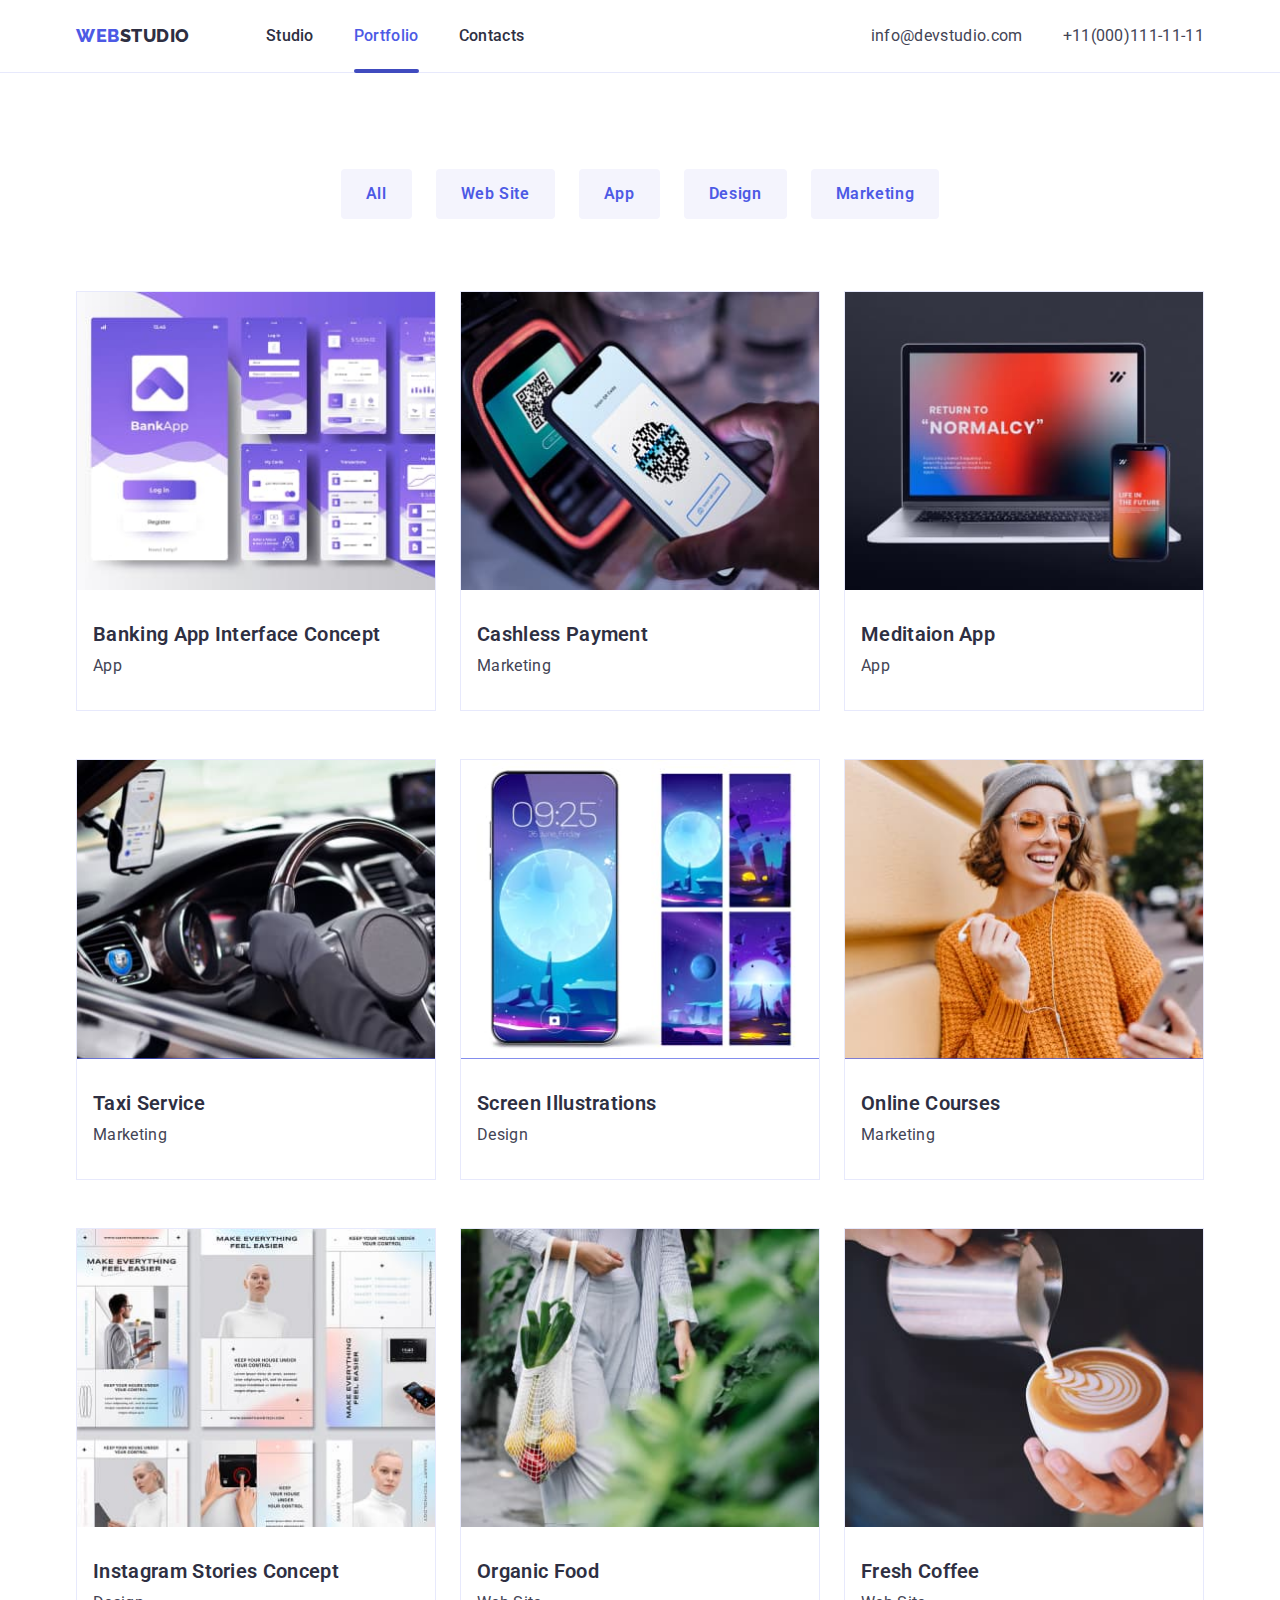
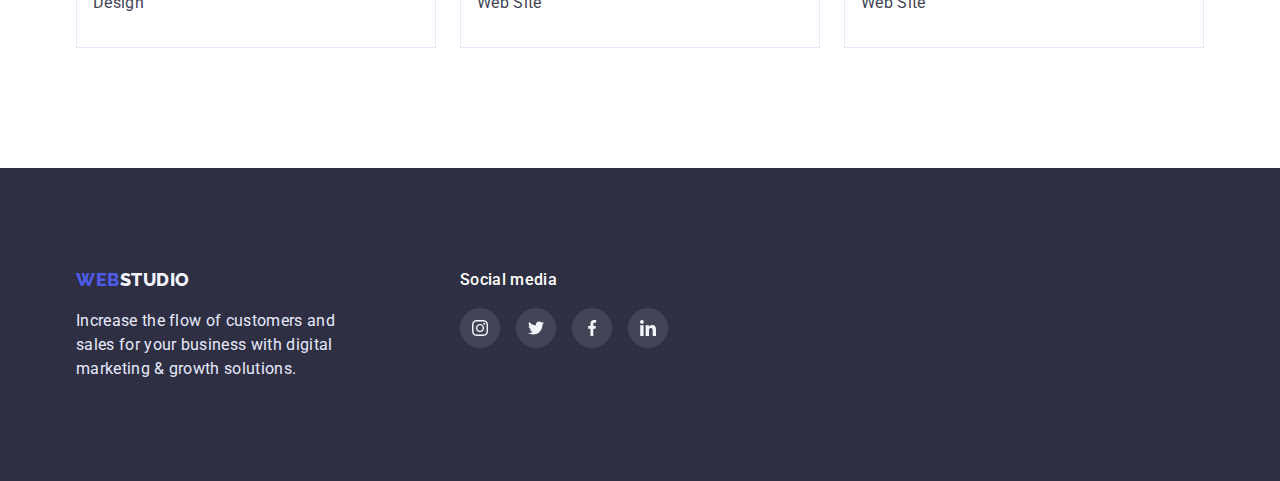
==== portfolio.html @ 93ac5f7c "Initial commit" ====
<!DOCTYPE html>
<html lang="en">

<head>
   <meta charset="UTF-8">
   <meta http-equiv="X-UA-Compatible" content="IE=edge">
   <meta name="viewport" content="width=device-width, initial-scale=1.0">
   <title>Web studio</title>
   <link
      href="https://fonts.googleapis.com/css2?family=Raleway:wght@700;800&family=Roboto:wght@400;500;700;900&display=swap"
      rel="stylesheet">
   <link rel="stylesheet" href="https://cdnjs.cloudflare.com/ajax/libs/modern-normalize/1.1.0/modern-normalize.min.css">
   <link rel="stylesheet" href="./styles.css">
</head>

<body>
   <!-- Шапка сайта  -->
   <header class="header">
      <div class="container header-content">
         <nav class="nav">

            <a href="./index.html" class="logo-link"><span class="logo-color">Web</span>studio</a>

            <ul class="nav-list">
               <li class="nav-item"><a class="nav-link" href="./index.html">Studio</a></li>
               <li class="nav-item"><a class="nav-link link-current" href="./portfolio.html">Portfolio</a></li>
               <li class="nav-item"><a class="nav-link" href="./index.html">Contacts</a></li>
            </ul>
         </nav>
         <address>
            <ul class="contact-list">
               <li class="contact-item"><a href="mailto:info@devstudio.com">info@devstudio.com</a></li>
               <li class="contact-item"><a href="tel:+11(000)111-11-11">+11(000)111-11-11</a></li>
            </ul>
         </address>
      </div>
   </header>

   <main class="main-portfolio">
      <!-- Navigation -->
      <section class="section portfolio">
         <div class="container">


            <h1 class="visually-hidden">Work example</h1>
            <ul class="button-list">
               <li class="button-item"><button type="button" class="button-portfolio">All</button></li>
               <li class="button-item"><button type="button" class="button-portfolio">Web Site</button></li>
               <li class="button-item"><button type="button" class="button-portfolio">App</button></li>
               <li class="button-item"><button type="button" class="button-portfolio">Design</button></li>
               <li class="button-item"><button type="button" class="button-portfolio">Marketing</button>
               </li>
            </ul>

            <!-- Main content -->
            <!-- Примеры работ   -->

            <ul class="project-list">
               <li class="project-item"><a class="project-link" href="./">
                     <div class="overlay">

                        <img src="./images/portfolio1.jpg" alt="portfolio1" width="360">
                     

                     <div class="overlay-container">

                        <p class="overlay-text">14 Stylish and User-Friendly App Design Concepts · Task Manager App ·
                           Calorie Tracker App · Exotic Fruit Ecommerce App · Cloud Storage App</p>

                     </div>
                     </div>
                     <div class="pf-card">

                        <h2 class="project-title">Banking App Interface Concept</h2>
                        <p class="project-text">App</p>
                     </div>


                  </a>
               </li>


               <li class="project-item"><a class="project-link" href="./">
                     <div class="overlay">
                        <img src="./images/portfolio2.jpg" alt="portfolio2" width="360">
                     
                     <div class="overlay-container">
                        <p class="overlay-text">14 Stylish and User-Friendly App Design Concepts · Task Manager App ·
                           Calorie Tracker App ·
                           Exotic Fruit Ecommerce App · Cloud Storage App</p>
                     </div>
                     
</div>
                     <div class="pf-card">
                        <h2 class="project-title">Cashless Payment</h2>
                        <p class="project-text">Marketing</p>

                     </div>

                  </a>
               </li>

               <li class="project-item"><a class="project-link" href="./">
                     <div class="overlay">
                        <img src="./images/portfolio3.jpg" alt="portfolio3" width="360">
                     
                     <div class="overlay-container">
                        <p class="overlay-text">14 Stylish and User-Friendly App Design Concepts · Task Manager App ·
                           Calorie Tracker App ·
                           Exotic Fruit Ecommerce App · Cloud Storage App</p>
                     </div>
                     </div>
                     <div class="pf-card">
                        <h2 class="project-title">Meditaion App</h2>
                        <p class="project-text">App</p>

                     </div>

                  </a>
               </li>
               <li class="project-item"><a class="project-link" href="./">
                     <div class="overlay">
                        <img src="./images/portfolio4.jpg" alt="portfolio4" width="360">
                     
                     <div class="overlay-container">
                        <p class="overlay-text">14 Stylish and User-Friendly App Design Concepts · Task Manager App ·
                           Calorie Tracker App ·
                           Exotic Fruit Ecommerce App · Cloud Storage App</p>
                     </div>
                     </div>
                     <div class="pf-card">
                        <h2 class="project-title">Taxi Service</h2>
                        <p class="project-text">Marketing</p>
                     </div>
                  </a>
               </li>
               <li class="project-item"><a class="project-link" href="./">
                     <div class="overlay">
                        <img src="./images/portfolio5.jpg" alt="portfolio5" width="360">
                     
                     <div class="overlay-container">
                        <p class="overlay-text">14 Stylish and User-Friendly App Design Concepts · Task Manager App ·
                           Calorie Tracker App ·
                           Exotic Fruit Ecommerce App · Cloud Storage App</p>
                     </div>
                     </div>
                     <div class="pf-card">
                        <h2 class="project-title">Screen Illustrations</h2>
                        <p class="project-text">Design</p>
                     </div>
                  </a>
               </li>
               <li class="project-item"><a class="project-link" href="./">

                     <div class="overlay">
                        <img src="./images/portfolio6.jpg" alt="portfolio6" width="360">
                     
                     <div class="overlay-container">
                        <p class="overlay-text">14 Stylish and User-Friendly App Design Concepts · Task Manager App ·
                           Calorie Tracker App ·
                           Exotic Fruit Ecommerce App · Cloud Storage App</p>
                     </div>
                     </div>
                     <div class="pf-card">
                        <h2 class="project-title">Online Courses</h2>
                        <p class="project-text">Marketing</p>
                     </div>
                  </a>
               </li>
               <li class="project-item"><a class="project-link" href="./">
                     <div class="overlay">
                        <img src="./images/portfolio7.jpg" alt="portfolio7" width="360">
                     
                     <div class="overlay-container">
                        <p class="overlay-text">14 Stylish and User-Friendly App Design Concepts · Task Manager App ·
                           Calorie Tracker App ·
                           Exotic Fruit Ecommerce App · Cloud Storage App</p>
                     </div>
                     </div>
                     <div class="pf-card">
                        <h2 class="project-title">Instagram Stories Concept</h2>
                        <p class="project-text">Design</p>
                     </div>
                  </a>
               </li>
               <li class="project-item"><a class="project-link" href="./">
                     <div class="overlay">
                        <img src="./images/portfolio8.jpg" alt="portfolio8" width="360">
                     
                     <div class="overlay-container">
                        <p class="overlay-text">14 Stylish and User-Friendly App Design Concepts · Task Manager App ·
                           Calorie Tracker App ·
                           Exotic Fruit Ecommerce App · Cloud Storage App</p>
                     </div>
                     </div>
                     <div class="pf-card">
                        <h2 class="project-title">Organic Food</h2>
                        <p class="project-text">Web Site</p>
                     </div>
                  </a>
               </li>
               <li class="project-item"><a class="project-link" href="./">
                     <div class="overlay">
                        <img src="./images/portfolio9.jpg" alt="portfolio9" width="360">
                     

                     <div class="overlay-container">
                        <p class="overlay-text">14 Stylish and User-Friendly App Design Concepts · Task Manager App ·
                           Calorie Tracker App ·
                           Exotic Fruit Ecommerce App · Cloud Storage App</p>
                     </div>
                     </div>
                     <div class="pf-card">
                        <h2 class="project-title">Fresh Coffee</h2>
                        <p class="project-text">Web Site</p>
                     </div>
                  </a>
               </li>

            </ul>
         </div>
      </section>
   </main>
   <!-- Футер -->
   <footer class="footer ">
      <div class="container footer-block">
         <div class="footer-content">
            <a href="./index.html" class="logo-title"><span class="logo-color">Web</span>studio</a>
            <p class="footer-text">Increase the flow of customers and sales for your business with digital marketing
               &
               growth solutions.</p>
         </div>
         <div class="messenger">
            <p class="messanger-title">Social media</p>
            <ul class="list-footer">


               <li class="item-footer"><a class="link-footer" href="https://www.instagram.com/">
                     <svg class="icon-team" width="16" height="16">
                        <use href="./images/icons.svg#instagram"></use>
                     </svg>

                  </a></li>
               <li class="item-footer"><a class="link-footer" href="https://twitter.com/?lang=ru">

                     <svg class="icon-team" width="16" height="16">
                        <use href="./images/icons.svg#twitter"></use>
                     </svg>
                  </a></li>
               <li class="item-footer"><a class="link-footer" href="https://uk-ua.facebook.com/">

                     <svg class="icon-team" width="16" height="16">
                        <use href="./images/icons.svg#facebook"></use>
                     </svg>
                  </a></li>
               <li class="item-footer"><a class="link-footer" href="https://ua.linkedin.com/">

                     <svg class="icon-team" width="16" height="16">
                        <use href="./images/icons.svg#linkedin"></use>
                     </svg>
                  </a></li>

            </ul>
         </div>
      </div>
   </footer>

</body>

</html>
---- styles.css ----
:root {
  --header-color: #2e2f42;
  --main-text-color: #434455;
  --main-background-color: #ffffff;
  --secondary-background-color: #f4f4fd;
  --hover-focus-color: #4d5ae5;
  --third-background-color: #e5e5e5;
}

html {
	box-sizing: border-box;
}
*,
*::after,
*::before {
	box-sizing: inherit;
}

body {
  background-color: var(--main-background-color);
  color: var(--main-text-color);
  font-family: Roboto, sans-serif;
  font-size: 16px;
  line-height: 1.5;
  letter-spacing: 0.02em;
}
ul {
  list-style: none;
  padding-left: 0px;
  margin: 0;
}

h1,
h2,
h3,
h4,
h5,
h6,
p {
margin: 0;
}

a{
text-decoration: none;
color:inherit
}

img{
 display: block;
 max-width: 100%;
 height: auto;
}
address{
font-style: normal;
}

.backdrop{
position: fixed;
width: 100%;
height: 100%;
top: 0;
left: 0;
background-color: rgba(46, 47, 66, 0.4);
opacity: 1;
transition: opacity 250ms cubic-bezier(0.4, 0, 0.2, 1),
visibility 250ms cubic-bezier(0.4, 0, 0.2, 1);
}
.backdrop.is-hidden{
opacity: 0;
pointer-events: none ;
visibility: hidden;
}

.modal{
position: absolute;
width: 408px;
height: 576px;
top: 50%;
left: 50%;
transform: translate(-50%, -50%) scale(0.9);
background: #FCFCFC;
box-shadow: 0px 1px 1px rgba(0, 0, 0, 0.14), 0px 1px 3px rgba(0, 0, 0, 0.12), 0px 2px 1px rgba(0, 0, 0, 0.2);
border-radius: 4px;

}

.backdrop.is-hidden .modal {

transform: translate(-50%, -50%) scale(0.9);
transition: translate 250ms cubic-bezier(0.4, 0, 0.2, 1);

}



.modal-botton{
position: absolute;
top: 24px;
right: 24px;
display: block;
border-radius: 50%;
background: #E7E9FC;
border: 1px solid rgba(0, 0, 0, 0.1);
width: 24px;
height: 24px;
cursor: pointer;
}


.container {
  width: 1158px;

  margin-left: auto;
  margin-right: auto;
  padding: 0 15px;

}
.section {
  padding-bottom: 120px;
  padding-top: 120px;
}

.header-content {
  display: flex;

}

.visually-hidden {
  position: absolute;
  width: 1px;
  height: 1px;
  margin: -1px;
  border: 0;
  padding: 0;

  white-space: nowrap;
  clip-path: inset(100%);
  clip: rect(0 0 0 0);
  overflow: hidden;
}

.header{
  padding-bottom: 24px;
  padding-top: 24px;

   border-bottom: 1px solid #E7E9FC;
   box-shadow: 0px 2px 1px rgba(46, 47, 66, 0.08), 0px 1px 1px rgba(46, 47, 66, 0.16), 0px 1px 6px rgba(46, 47, 66, 0.08);

}

.header a {
  text-decoration: none;
}

.nav {
  display: flex;
  margin-right: auto;
}



.logo-link {
  color: var(--header-color);

  font-family: "Raleway";
  font-weight: 800;
  font-size: 18px;
  line-height: 1.33;
  letter-spacing: 0.03em;
  text-transform: uppercase;
}

.logo-color {
  color: var(--hover-focus-color);

  font-family: "Raleway";
  font-weight: 800;
  font-size: 18px;
  line-height: 1.33;
  letter-spacing: 0.03em;
  text-transform: uppercase;
}

.nav-list {
  display: flex;
  gap: 40px;
  margin-left: 76px;
  
}

.nav-link.link-current{
position: relative;
color: var(--hover-focus-color);
padding-top: 24px;
padding-bottom: 28px;
}

.nav-link.link-current::after{
display: block;
position: absolute;
content: '';
border-radius: 2px;
background: #404BBF;

bottom: 0;

width: 100%;
height: 4px;
}



.nav-link {
   
  color: var(--header-color);

  font-weight: 500;
  line-height: 1.5;
   padding-top: 24px;
   padding-bottom: 28px;
   transition: color 250ms cubic-bezier(0.4, 0, 0.2, 1);
}


.nav-link:hover,
.nav-link:focus {
  color: var(--hover-focus-color);
}

.link-current {

   color: #404BBF;
   
}

.contact-list {
  display: flex;
  /* margin-left: auto; */

 
}
.contact-item + .contact-item{
  
margin-left: 40px;
}


.contact-list a {
  color: var(--main-text-color);
  font-style: normal;
   transition: color 250ms cubic-bezier(0.4, 0, 0.2, 1);
}

.contact-list a:hover,
.contact-list a:focus {
  color: var(--hover-focus-color);
}

.hero {
  
   margin: 0 auto;
   background-color: var(--header-color);
   display: block;
   text-align: center;
   padding-top: 188px;
   padding-bottom: 188px;
   max-width: 1440px; 
   height: 600px;
   background-position: center;

   background-image: linear-gradient(to bottom, 
   rgba(46, 47, 66, 0.7),
   rgba(46, 47, 66, 0.7)),
   
   url(./images/hero-background.jpg);
   background-repeat: no-repeat;
   background-size: cover;
}

.hero-position{



}
.hero-title {
  color: var(--main-background-color);
  font-family: "Roboto";
  font-weight: 600;
  font-size: 56px;
  line-height: 1.07;
  /* or 107% */
  text-align: center;
  letter-spacing: 0.02em;
  width: 496px;
  margin-left: auto;
  margin-right: auto;

}

.hero-button {
  background-color: var(--hover-focus-color);
  color: var(--main-background-color);
  font-family: inherit;
  cursor: pointer;

  display: inline-block;
  border-radius: 4px;
  min-width: 170px;
  padding: 16px 32px;
  border: 1px solid transparent;
  margin-top: 48px;
   transition: background-color 250ms cubic-bezier(0.4, 0, 0.2, 1) , 
   box-shadow 250ms cubic-bezier(0.4, 0, 0.2, 1);
}

.hero-button:hover,
.hero-button:focus{
background-color: #404BBF;
box-shadow: 0px 4px 4px rgba(0, 0, 0, 0.15);
}





.privilege {
  background-color: var(--main-background-color);
}

.privilege-list {
   display: flex;
 
   gap: 24px;

}

.privilege-item{

 

width:calc((100% - 72px) / 4) ;

}

.privilage-icon{

display: flex;
width: 264px;
height: 112px;
background-color: #F4F4FD;
border-radius: 4px;
justify-content: center;
align-items: center;
}

.icon-pr{

   

}


.privilege-title {
  color: var(--header-color);
  font-weight: 600;
  font-size: 20px;
  line-height: 1.2;

  margin-bottom: 8px;
  margin-top: 8px;


}
.privilege-text {
  color: var(--main-text-color);
}

.work {
  background-color: var(--main-background-color);
  padding-top: 0px;
}
.work-list{
display: flex;

}

.work-item +.work-item{

margin-left: 24px; 
}



 

.section-title {
  color: var(--header-color);
  font-family: "Roboto";

  font-weight: 600;
  font-size: 36px;
  line-height: 1.11;
  text-align: center;
  text-transform: capitalize;
  margin-bottom: 72px;
}


.team {
  background-color: var(--secondary-background-color);
}

.team-list{

display: flex;
}

.team-name {
  color: var(--header-color);
  font-weight: 600;
  font-size: 20px;
  line-height: 1.2;
  margin-bottom: 8px;
}

.team-text{

margin-bottom: 8px;

}


.team-item {
  background-color: var(--main-background-color);
  text-align: center;
   box-shadow: 0px 1px 6px rgba(46, 47, 66, 0.08), 0px 1px 1px rgba(46, 47, 66, 0.16), 0px 2px 1px rgba(46, 47, 66, 0.08);
   border-radius: 0px 0px 4px 4px;
}

.team-item:not(:first-child){
margin-left: 24px;
}
 
.card-content{

padding-top: 32px;
padding-bottom: 32px;
padding-left: 16px;
padding-right: 16px;

}

.icon-list{
display: flex;
gap: 24px;

}
 .icon-item{

width: 40px;
height: 40px;

 }

.item-link{
   display: flex;
   width: 40px;
   height: 40px;
   justify-content: center;
   align-items: center;
   background-color: #4D5AE5;
   border-radius: 50%;
   transition: background-color 250ms cubic-bezier(0.4, 0, 0.2, 1);
}

.item-link:hover,
.item-link:focus {

   background-color: #404BBF;
}

.customers {

padding-top: 130px;


}


.customers-list {
   display: flex;
   gap: 24px;
}

.customers-item {

width: calc((100% - 120px) / 6);

}

.customers-link{
display: flex;
height: 88px;
border: 1px solid #8E8F99;
border-radius: 4px;
background-repeat: no-repeat;
justify-content: center;
align-items: center;
fill: #8E8F99;
cursor: pointer;
transition: border 250ms cubic-bezier(0.4, 0, 0.2, 1),
fill 250ms cubic-bezier(0.4, 0, 0.2, 1);
}


.customers-link:hover
{
border: 1px solid #404BBF;
fill: #404BBF;
}



.footer {
  background-color: var(--header-color);
  padding-top: 100px;
  padding-bottom: 100px;
}

.footer a {
  text-decoration: none;
}

.logo-title {
  color: var(--secondary-background-color);
  font-family: "Raleway";
  font-weight: 800;
  font-size: 18px;
  line-height: 1.17;
  letter-spacing: 0.03em;
  text-transform: uppercase;
}
.footer-text {
  color: #e7e9fc;
  margin-top: 16px;
}
.footer-block{
   display: flex;
}

.messenger{
   margin-left: 120px;
   
}

.messanger-title {
   color: var(--main-background-color);
   font-weight: 500;
   line-height: 1.5;
   letter-spacing: 0.02em;



   margin-bottom: 16px;
}

.list-footer {
   display: flex;
   gap: 16px;
}

.item-footer {
  
   width: 40px;
   height: 40px;
  
}

.link-footer{
   display: flex;
   width: 40px;
   height: 40px;
   justify-content: center;
   align-items: center;
   background-color: rgba(255, 255, 255, 0.1);
   border-radius: 50%;
   transition: background-color 250ms cubic-bezier(0.4, 0, 0.2, 1);
}

.link-footer:hover,
.link-footer:focus
{
background-color: #31D0AA;
}




/* Portfolio */
.portfolio {
  padding-top: 96px;
}



.main-portfolio {
  background-color: var(--main-background-color);
}


.button-list {
   display: flex;
   justify-content: center;
   margin-bottom: 72px;
}

.button-item+.button-item {
   margin-left: 24px;
}

.button-portfolio {
  color: var(--hover-focus-color);
  font-family: inherit;
  background-color: var(--secondary-background-color);
  font-weight: 600;
  font-size: 16px;
  line-height: 1.5;
  text-align: center;
  letter-spacing: 0.04em;
  cursor: pointer;
  border: 1px solid transparent;
  border-radius: 4px;
  padding-top: 12px;
  padding-bottom: 12px;
  padding-left: 24px;
  padding-right: 24px;
   transition: background-color 250ms cubic-bezier(0.4, 0, 0.2, 1),
   color 250ms cubic-bezier(0.4, 0, 0.2, 1),
   box-shadow 250ms cubic-bezier(0.4, 0, 0.2, 1);

}

.button-portfolio:hover,
.button-portfolio:focus {
  background-color: var(--hover-focus-color);
  color: var(--main-background-color);
   box-shadow: 0px 3px 1px rgba(0, 0, 0, 0.1),
      0px 2px 1px rgba(0, 0, 0, 0.08),
      0px 2px 2px rgba(0, 0, 0, 0.12);
}


.project-list {
display: flex;
flex-wrap: wrap;
column-gap: 24px;
row-gap: 48px;
}
/* Примеры работ  */
.project a {
  text-decoration: none;
}

.pf-card{

padding-bottom: 32px;
padding-top: 32px;
padding-left: 16px;
}


.project-item {
position: relative;

  background-color: var(--main-background-color);
  
   border: 1px solid #E7E9FC;

  width: calc((100% - 48px) / 3);
   transition: box-shadow 250ms cubic-bezier(0.4, 0, 0.2, 1);

}


.project-item:hover{
box-shadow: 0px 1px 6px rgba(46, 47, 66, 0.08);

}



.overlay{
position: relative;
overflow: hidden;

}


.overlay-container{
   
position: absolute;
top: 0;

font-size: 16px;
line-height: 1.5;
letter-spacing: 0.02em;
color: var(--secondary-background-color);


padding-top: 40px;
padding-left: 32px;
padding-right: 32px;
padding-bottom: 164px;


height: 100%;
width: 100%;
background-color: var(--hover-focus-color);
transform: translateY(+100%);
transition: transform 250ms cubic-bezier(0.4, 0, 0.2, 1);

}


.project-link:hover .overlay-container {
   
transform: translateY(0);

}


.project-title {
  color: var(--header-color);
  font-weight: 600;
  font-size: 20px;
  line-height: 1.2;
  margin-bottom: 8px;
  
}
.project-text {
  color: var(--main-text-color);

}

.footer-content{
width: 264px;
}
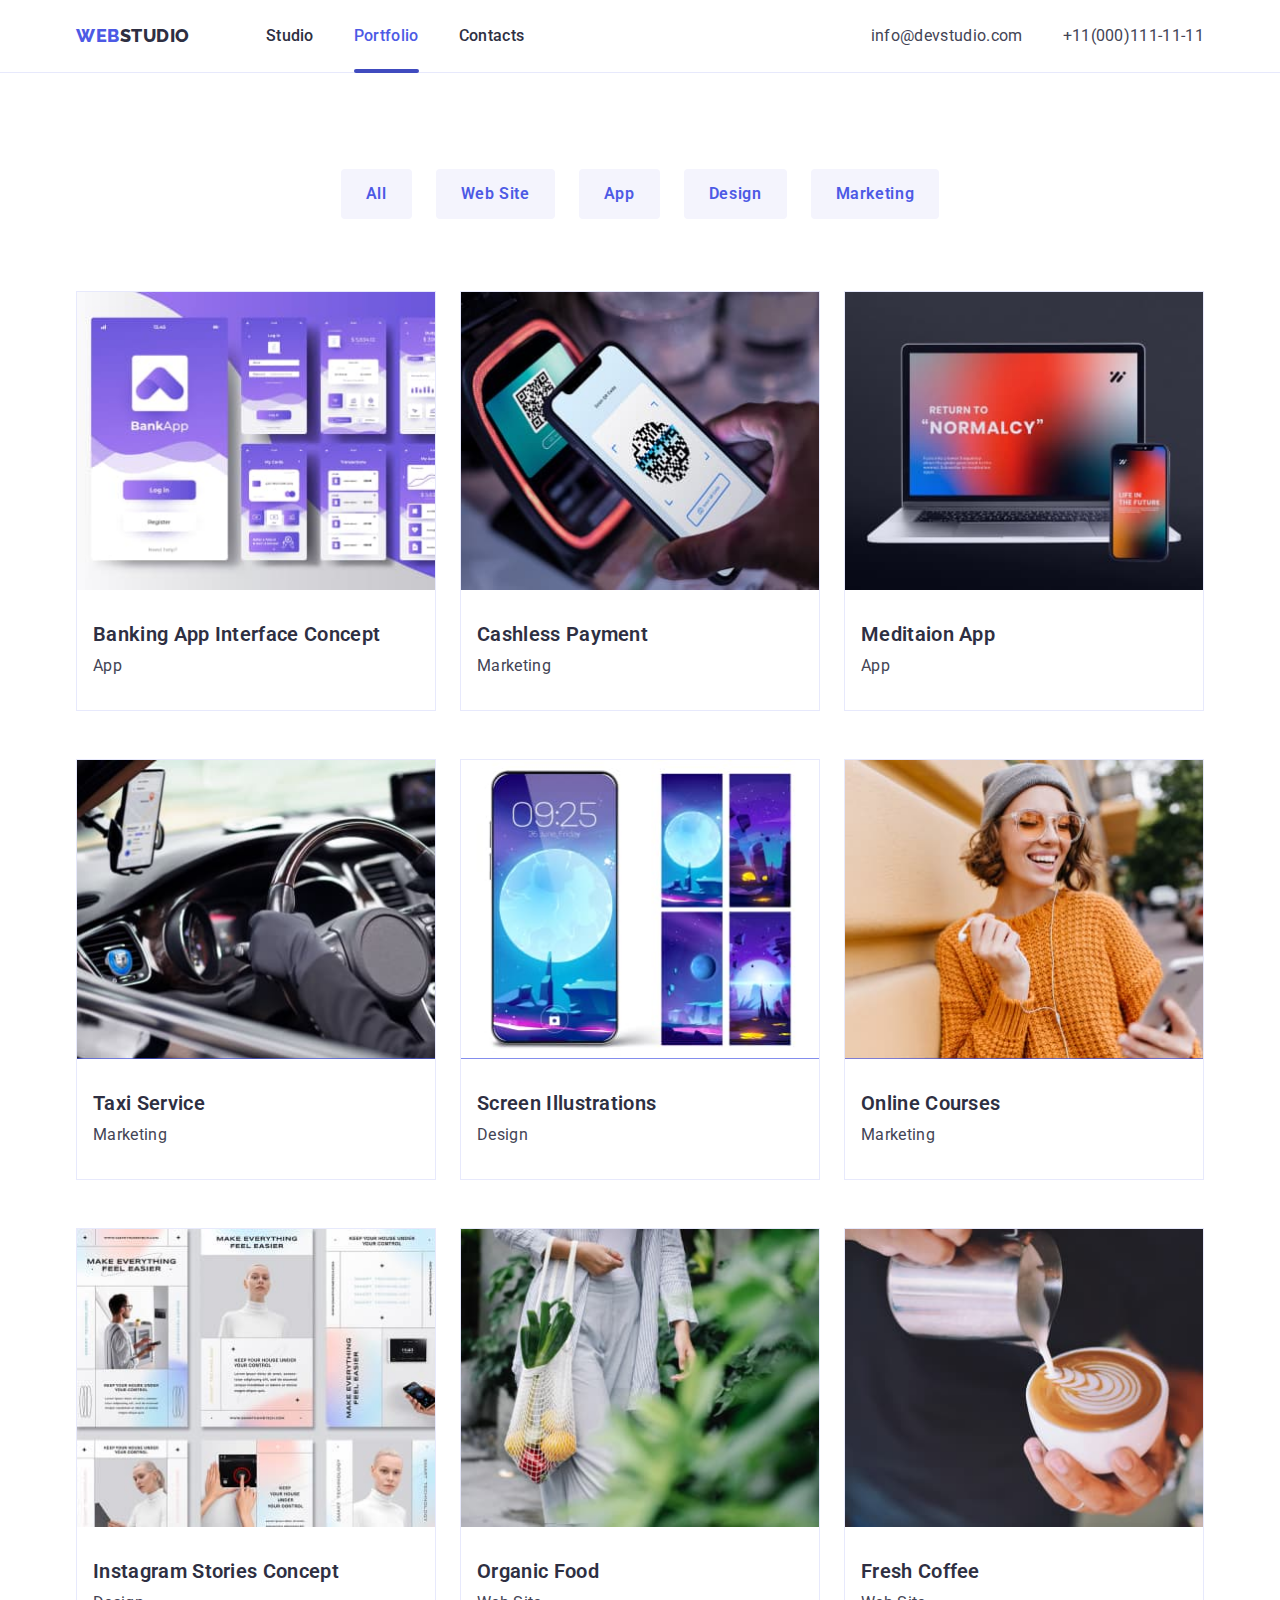
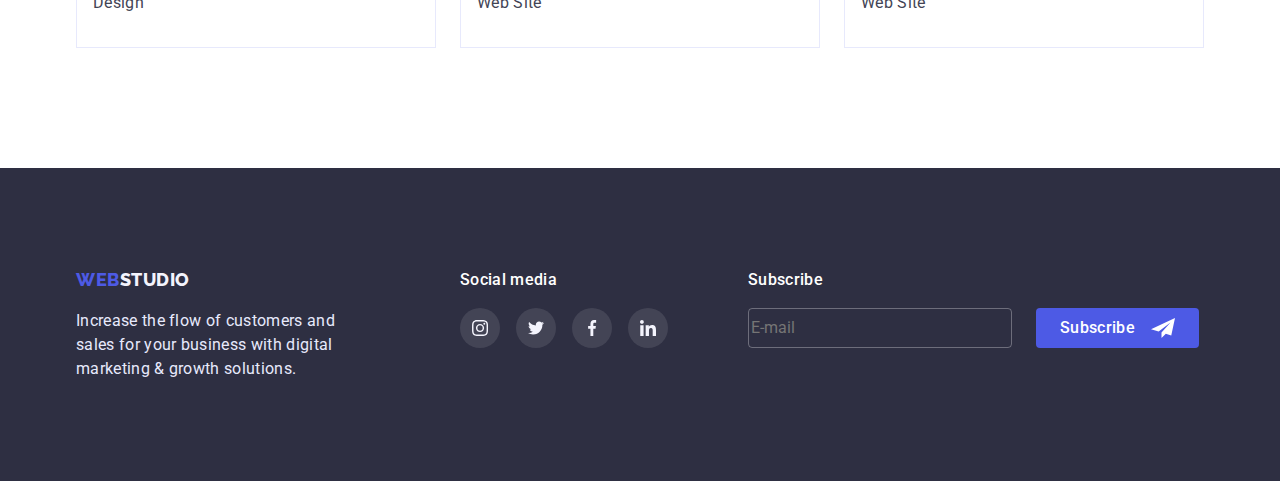
==== commit bc3cf3bc: "импуты свгшка" ====
--- a/portfolio.html
+++ b/portfolio.html
@@ -262,6 +262,18 @@
 
             </ul>
          </div>
+         <div class="subscribe-container">
+            <p class="messanger-title">Subscribe</p>
+            <form class="subscribe">
+         
+               <label for="user-email">
+                  <input type="email" class="mail" id="user-email" placeholder="E-mail">
+               </label>
+               <button type="submit" class="submit-btn messanger-title">Subscribe</button>
+            </form>
+         
+         
+         </div>
       </div>
    </footer>
 
--- a/styles.css
+++ b/styles.css
@@ -77,16 +77,17 @@
 height: 576px;
 top: 50%;
 left: 50%;
-transform: translate(-50%, -50%) scale(0.9);
+transform: translate(-50%, -50%);
 background: #FCFCFC;
 box-shadow: 0px 1px 1px rgba(0, 0, 0, 0.14), 0px 1px 3px rgba(0, 0, 0, 0.12), 0px 2px 1px rgba(0, 0, 0, 0.2);
 border-radius: 4px;
+padding-top: 72px;
 
 }
 
 .backdrop.is-hidden .modal {
 
-transform: translate(-50%, -50%) scale(0.9);
+transform: translate(-50%, -50%);
 transition: translate 250ms cubic-bezier(0.4, 0, 0.2, 1);
 
 }
@@ -592,6 +593,101 @@
 {
 background-color: #31D0AA;
 }
+
+.subscribe {
+   display: flex;
+   gap: 24px;
+   text-align: center;
+}
+
+.subscribe-container{
+   margin-left: 80px;
+}
+.mail{
+
+width: 264px;
+height: 40px;
+background-color: transparent ;
+border: 1px solid rgba(255, 255, 255, 0.3);
+border-radius: 4px;
+
+}
+
+
+
+
+
+.submit-btn{
+display: flex;
+flex-direction: row;
+justify-content: center;
+align-items: center;
+padding-top: 8px;
+padding-bottom: 8px;
+padding-right: 24px;
+padding-left: 24px;
+gap: 16px;
+border-radius: 4px;
+background: #4D5AE5;
+margin-bottom: 0px;
+border: transparent;
+cursor: pointer;
+}
+
+.submit-btn::after{
+content: "";
+display: block;
+width: 24px;
+height: 24px;
+
+background-image: url(./images/icon-send.svg);
+background-size: contain;
+background-position: center;
+background-repeat: no-repeat;
+}
+
+.modal-title{
+font-weight: 500;
+font-size: 16px;
+line-height: 1.5;
+text-align: center;
+letter-spacing: 0.02em;
+color: var(--header-color);
+margin-bottom: 14px;
+}
+
+.modal-form{
+padding-left: 24px;
+padding-right: 24px;
+padding-bottom: 24px;
+}
+.data-container{
+display: flex;
+flex-direction: column;
+}
+.data-title{
+font-size: 12px;
+line-height: 1.33;
+letter-spacing: 0.04em;
+color: #8E8F99;
+margin-bottom: 4px;
+}
+
+.data-title:not(:first-child){
+margin-top: 8px;
+
+}
+.data-comment{
+   resize: none;
+   width: 360px;
+   height: 120px;
+}
+
+
+
+
+
+
 
 
 
